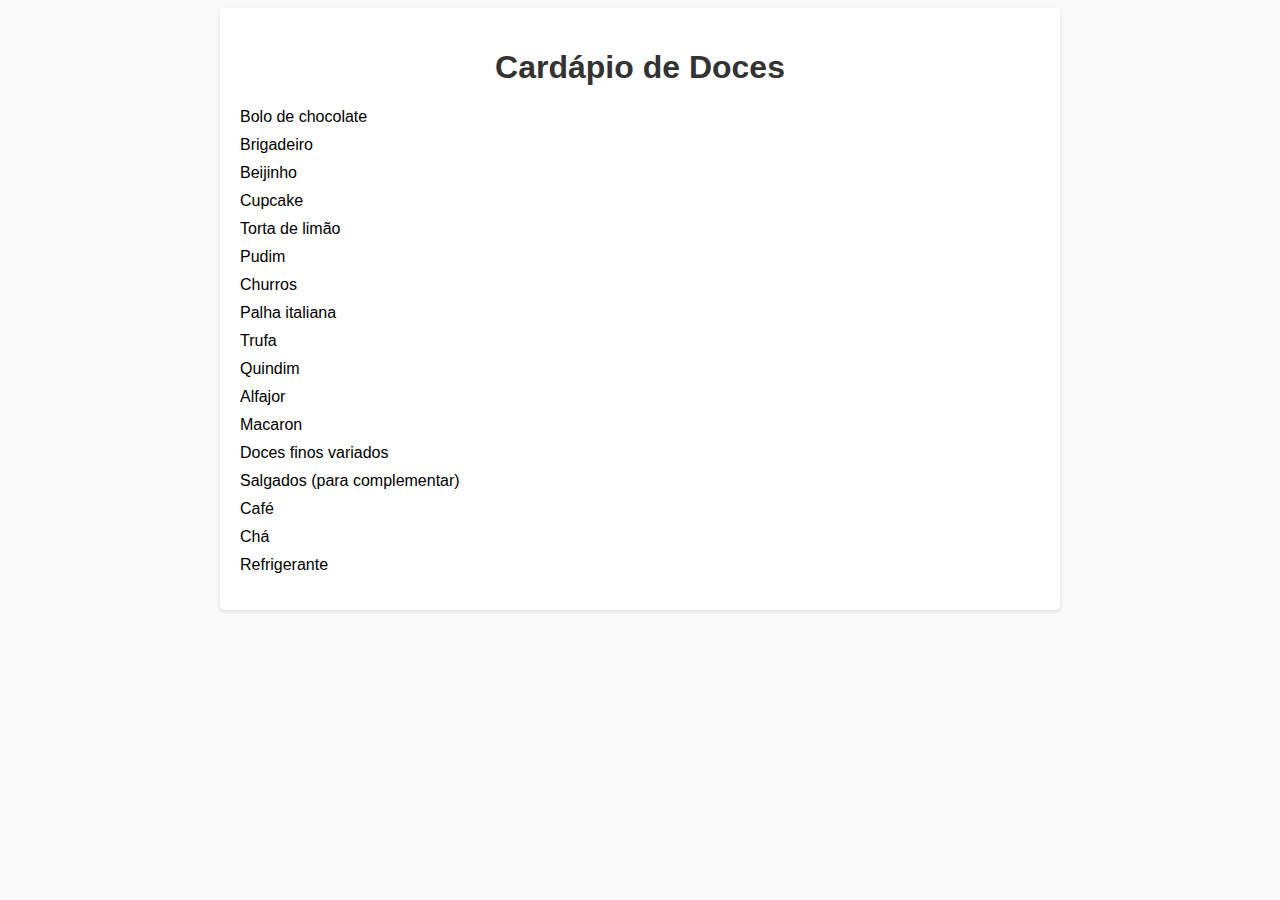
==== cardapio.html @ 48e037cd "Add files via upload" ====
<!DOCTYPE html>
<html lang="pt-br">
<head>
    <meta charset="UTF-8">
    <meta name="viewport" content="width=device-width, initial-scale=1.0">
    <title>Cardápio de Doces</title>
    <style>
        /* Estilos gerais */
        body {
            font-family: Arial, sans-serif;
            background-color: #f9f9f9;
        }
        .container {
            max-width: 800px;
            margin: 0 auto;
            padding: 20px;
            background-color: #fff;
            border-radius: 5px;
            box-shadow: 0 2px 4px rgba(0, 0, 0, 0.1);
        }
        h1 {
            text-align: center;
            color: #333;
        }
        ul {
            list-style-type: none;
            padding: 0;
        }
        li {
            margin-bottom: 10px;
        }
    </style>
</head>
<body>
    <div class="container">
        <h1>Cardápio de Doces</h1>
        <ul>
            <li>Bolo de chocolate</li>
            <li>Brigadeiro</li>
            <li>Beijinho</li>
            <li>Cupcake</li>
            <li>Torta de limão</li>
            <li>Pudim</li>
            <li>Churros</li>
            <li>Palha italiana</li>
            <li>Trufa</li>
            <li>Quindim</li>
            <li>Alfajor</li>
            <li>Macaron</li>
            <li>Doces finos variados</li>
            <li>Salgados (para complementar)</li>
            <li>Café</li>
            <li>Chá</li>
            <li>Refrigerante</li>
        </ul>
    </div>
</body>
</html>
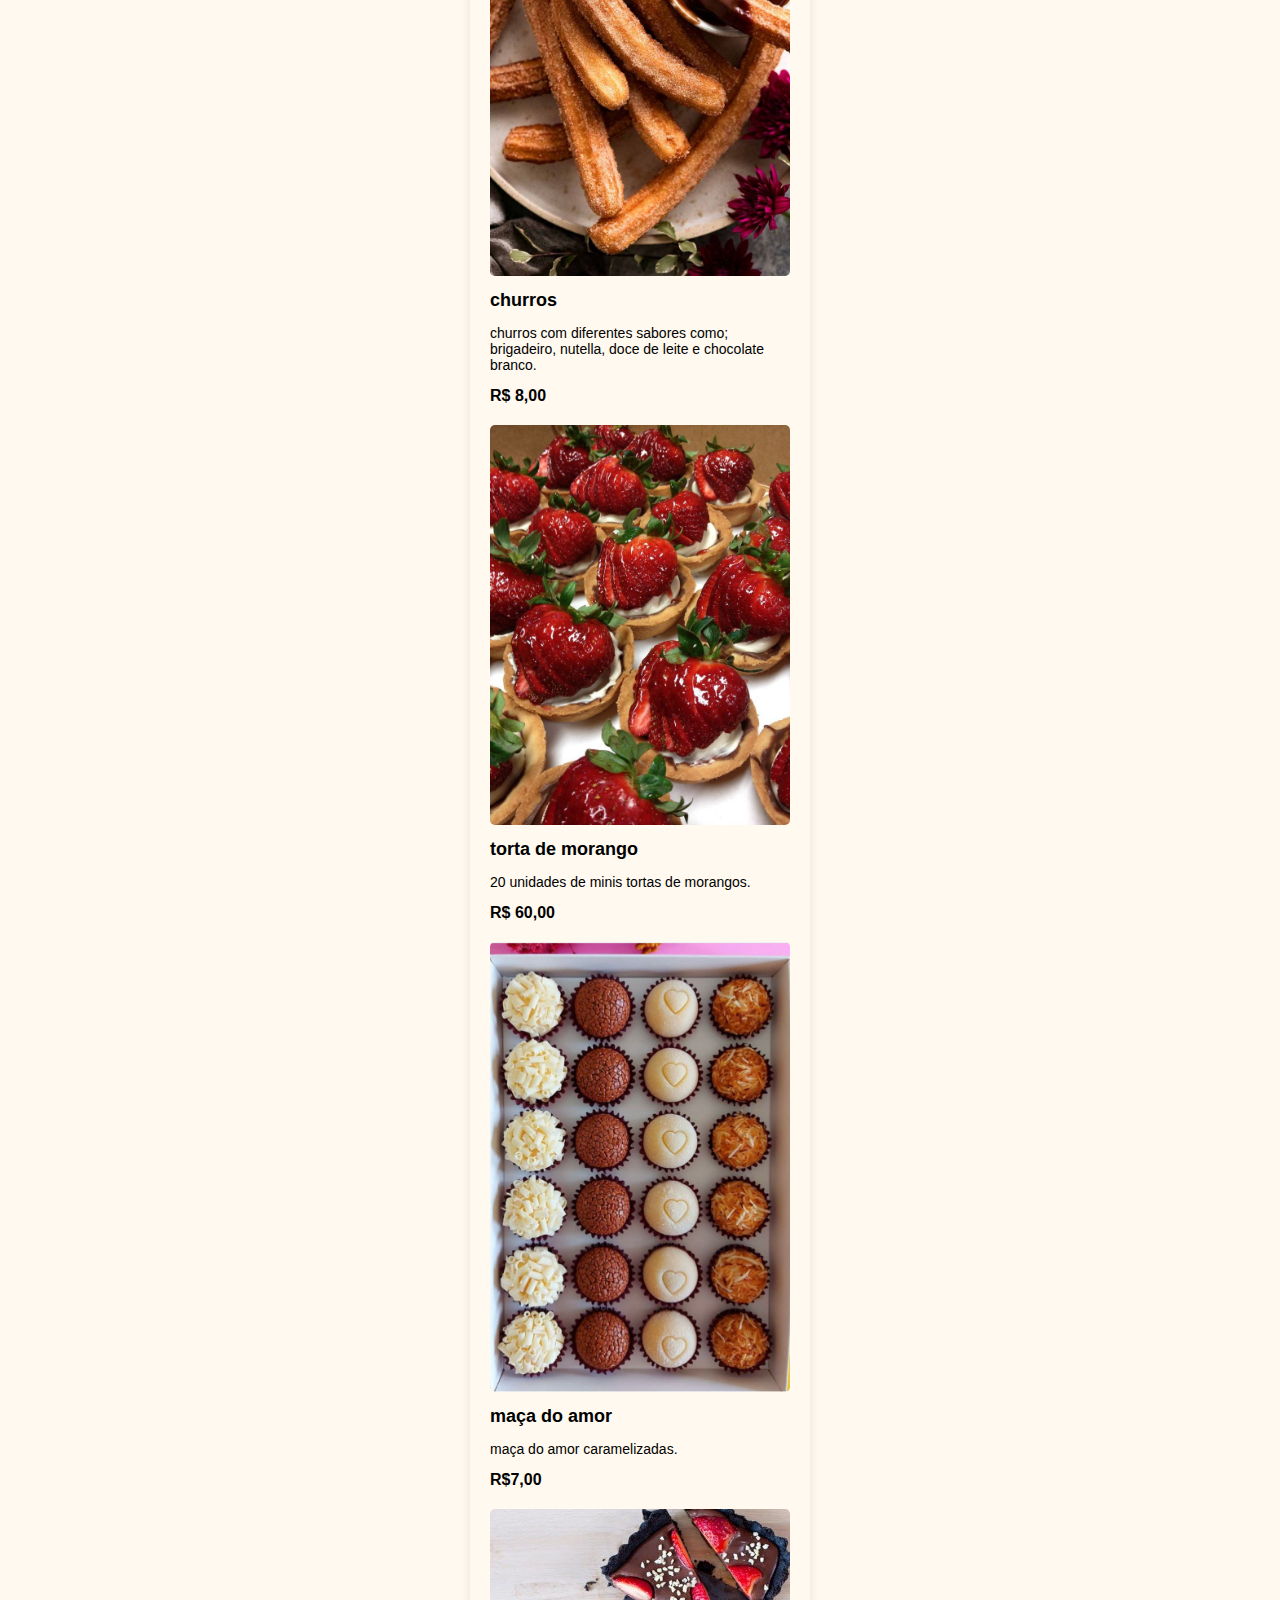
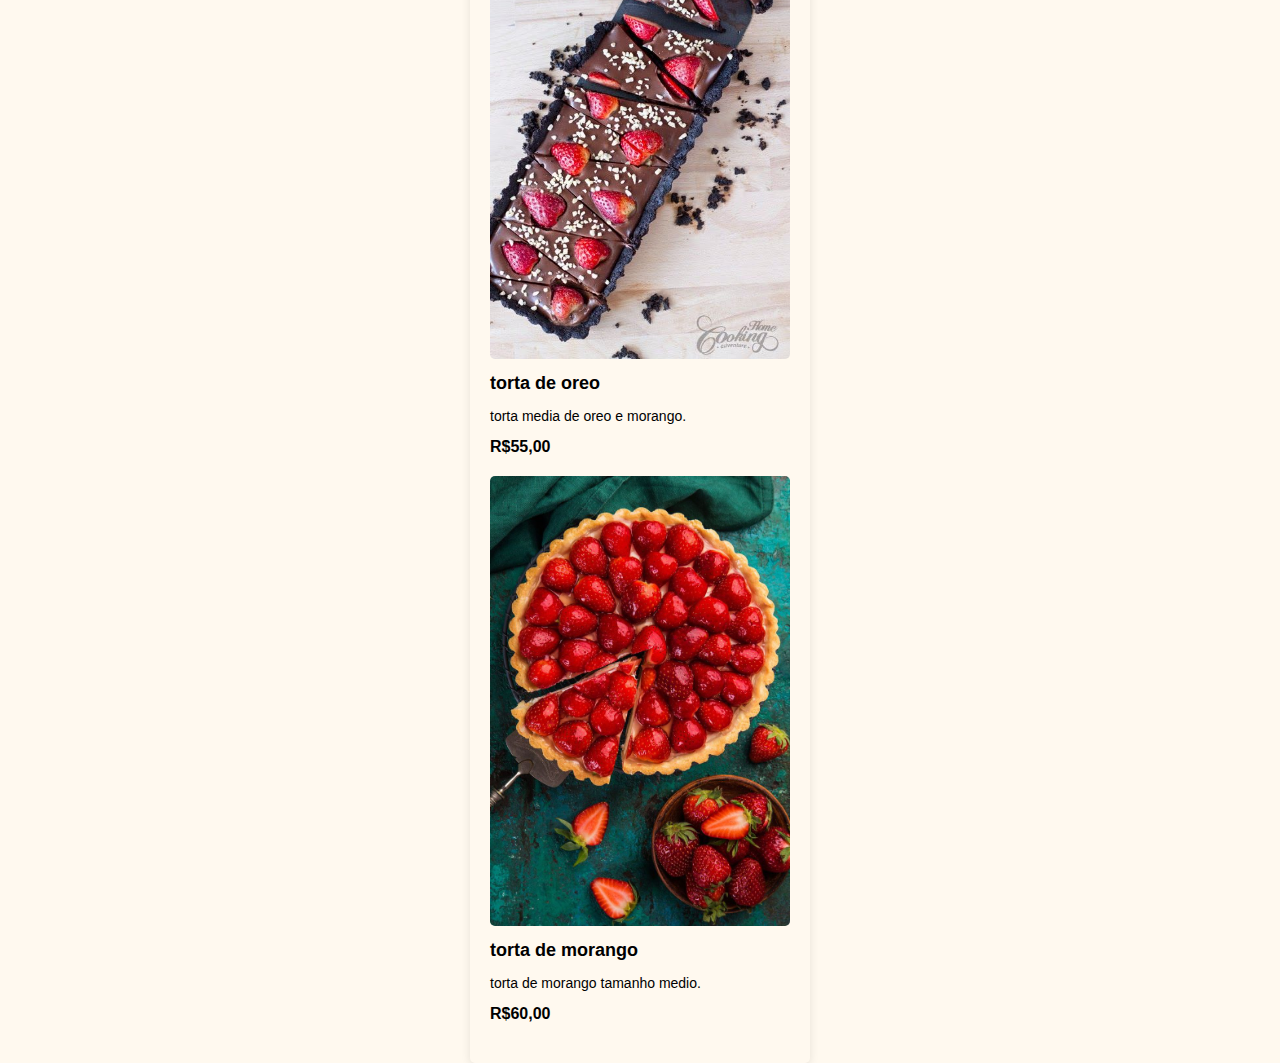
==== commit dce1a6d1: "Add files via upload" ====
--- a/cardapio.html
+++ b/cardapio.html
@@ -3,56 +3,103 @@
 <head>
     <meta charset="UTF-8">
     <meta name="viewport" content="width=device-width, initial-scale=1.0">
-    <title>Cardápio de Doces</title>
+    <title>Cardápio do Restaurante</title>
     <style>
-        /* Estilos gerais */
         body {
             font-family: Arial, sans-serif;
-            background-color: #f9f9f9;
+            background-color: #fff9ef;
+            display: flex;
+            justify-content: center;
+            align-items: center;
+            height: 100vh;
+            margin: 0;
         }
-        .container {
-            max-width: 800px;
-            margin: 0 auto;
+        .menu-container {
+            background-color: #fff9ef;
             padding: 20px;
-            background-color: #fff;
             border-radius: 5px;
-            box-shadow: 0 2px 4px rgba(0, 0, 0, 0.1);
+            box-shadow: 0 2px 10px rgba(0, 0, 0, 0.1);
+            width: 300px;
         }
-        h1 {
-            text-align: center;
-            color: #333;
+        .menu-item {
+            margin-bottom: 20px;
         }
-        ul {
-            list-style-type: none;
-            padding: 0;
+        .menu-item img {
+            max-width: 100%;
+            border-radius: 5px;
         }
-        li {
-            margin-bottom: 10px;
+        .menu-item h2 {
+            font-size: 18px;
+            margin: 10px 0;
+        }
+        .menu-item p {
+            font-size: 14px;
+            color: #000000;
+        }
+        .menu-item span {
+            font-weight: bold;
+            color: #000000;
+        }
+        .linha{
+            display: flex;
+            justify-content: space-between;
         }
     </style>
 </head>
 <body>
-    <div class="container">
-        <h1>Cardápio de Doces</h1>
-        <ul>
-            <li>Bolo de chocolate</li>
-            <li>Brigadeiro</li>
-            <li>Beijinho</li>
-            <li>Cupcake</li>
-            <li>Torta de limão</li>
-            <li>Pudim</li>
-            <li>Churros</li>
-            <li>Palha italiana</li>
-            <li>Trufa</li>
-            <li>Quindim</li>
-            <li>Alfajor</li>
-            <li>Macaron</li>
-            <li>Doces finos variados</li>
-            <li>Salgados (para complementar)</li>
-            <li>Café</li>
-            <li>Chá</li>
-            <li>Refrigerante</li>
-        </ul>
+   
+    <div class="menu-container">
+        <div class="menu-item">
+            <img src="brigadeiro.jfif" alt="Prato 1">
+            <h2>brigadeiro com morango</h2>
+            <p> 6 unidades de pequenas tortilhas de brigadeiro com morango.</p>
+            <span>R$ 25,00</span>
+        </div>
+
+        <div class="menu-item">
+            <img src="brigadeiro1.jfif" alt="Prato 2">
+            <h2> brigadeiros sortidos</h2>
+            <p>30 unidades de brigadeiros de diferentes sabores.</p>
+            <span>R$ 30,00</span>
+        </div>
+        <div class="menu-item">
+            <img src="brigadeiro2.jfif" alt="Prato 3">
+            <h2> brigadeiros gourmet</h2>
+            <p>24 unidades de brigadeiros de diferentes sabores especializados.</p>
+            <span>R$ 30,00</span>
+        </div>
+        <div class="menu-item">
+            <img src="Churros.jfif" alt="Prato 4">
+            <h2> churros</h2>
+            <p> churros com diferentes sabores como; brigadeiro, nutella, doce de leite e chocolate branco.</p>
+            <span>R$ 8,00</span>
+        </div>
+        <div class="menu-item">
+            <img src="morangoooo.jfif" alt="Prato 5">
+            <h2> torta de morango</h2>
+            <p> 20 unidades de minis tortas de morangos.</p>
+            <span>R$ 60,00</span>
+        </div>
+        <div class="menu-item">
+            <img src="brigadeiro2.jfif" alt="Prato 6">
+            <h2> maça do amor</h2>
+            <p> maça do amor caramelizadas.</p>
+            <span>R$7,00</span>
+        </div>
+        <div class="menu-item">
+            <img src="tartaoreo.jfif" alt="Prato 7">
+            <h2> torta de oreo</h2>
+            <p> torta media de oreo e morango.</p>
+            <span>R$55,00</span>
+        </div>
+        <div class="menu-item">
+            <img src="torta de morango.jfif" alt="Prato 8">
+            <h2> torta de morango</h2>
+            <p> torta de morango tamanho medio.</p>
+            <span>R$60,00</span>
+        </div>
     </div>
 </body>
 </html>
+
+   
